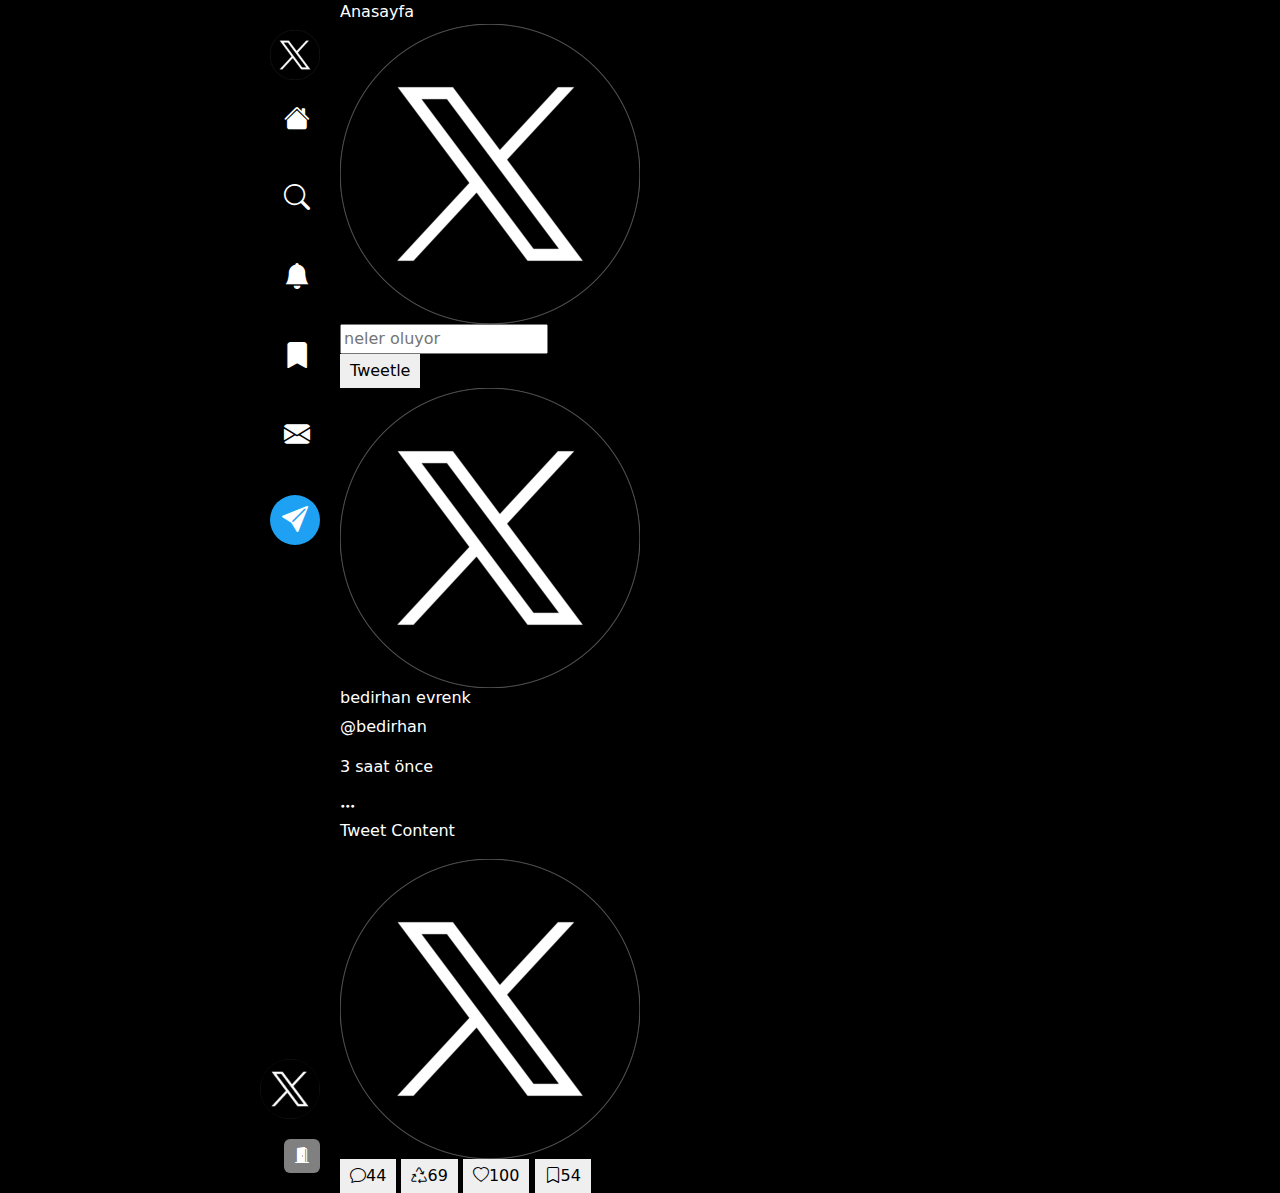
==== index.html @ 20128415 "login page is ready" ====
<!DOCTYPE html>
<html lang="en">
  <head>
    <meta charset="UTF-8" />
    <meta name="viewport" content="width=device-width, initial-scale=1.0" />
    <title>X |Anasayfa</title>
    <!-- css link -->
    <link rel="stylesheet" href="scss/style.css" />
    <!-- bs link -->
    <link
      href="https://cdn.jsdelivr.net/npm/bootstrap@5.3.3/dist/css/bootstrap.min.css"
      rel="stylesheet"
      integrity="sha384-QWTKZyjpPEjISv5WaRU9OFeRpok6YctnYmDr5pNlyT2bRjXh0JMhjY6hW+ALEwIH"
      crossorigin="anonymous"
    />
    <!-- Bs-Icon -->
    <link
      rel="stylesheet"
      href="https://cdn.jsdelivr.net/npm/bootstrap-icons@1.11.3/font/bootstrap-icons.min.css"
    />
  </head>
  <body class="feed">
    <aside class="left-bar">
      <nav>
        <img src="./images/x-logo .png" alt="logo" />
        <a href="#">
          <i class="bi bi-house-fill"></i>
          <span>Anasayfa</span>
        </a>
        <a href="#">
          <i class="bi bi-search"></i>
          <span>Keşfet</span>
        </a>
        <a href="#">
          <i class="bi bi-bell-fill"></i>
          <span>Bildirimler</span>
        </a>
        <a href="#">
          <i class="bi bi-bookmark-fill"></i>
          <span>Yer İşaretleri</span>
        </a>
        <a href="#">
          <i class="bi bi-envelope-fill"></i>
          <span>Mesajlar</span>
        </a>
        <button>
          <i class="bi bi-send-fill"></i>
          <span>Gönder</span>
        </button>
      </nav>
      <div class="user-info">
        <img src="./images/x-logo .png" alt="" />
        <div>
          <p id="user-name">Bedirhan</p>
          <p id="user-tag">carlos</p>
          <button id="logout-btn">
            <i class="bi bi-door-open-fill"></i>
            <span>Çıkış yap</span>
          </button>
        </div>
      </div>
    </aside>
    <main>
      <header>Anasayfa</header>
      <!-- tweet alanı -->
      <form id="post-tweets">
        <img src="./images/x-logo .png" alt="" id="profile-pic" />
        <div class="input-area">
          <input type="text" placeholder="neler oluyor" />
          <div class="buttons">
            <button>Tweetle</button>
          </div>
        </div>
      </form>
      <!-- tweet alanı -->
      <div class="tweets-area">
      <div class="tweet">
        <img src="./images/x-logo .png" alt="" class="tweet-img"/>
        <div class="body">
          <div class="user">
            <div class="info">
              <h6>bedirhan evrenk</h6>
              <p>@bedirhan</p>
              <p>3 saat önce</p>
            </div>
            <i class="bi bi-three-dots"></i>
          </div>
          <div class="user-content">
            <p>Tweet Content</p>
            <img src="./images/x-logo .png" alt="" />
          </div>
          <div class="buttons">
            <button><i class="bi bi-chat"></i><span>44</span></button>
            <button><i class="bi bi-recycle"></i><span>69</span></button>
            <button><i class="bi bi-heart"></i><span>100</span></button>
            <button><i class="bi bi-bookmark"></i><span>54</span></button>
          </div>
        </div>
      </div>
      </div>
    </main>
    <aside class="news"></aside>
    <script src="main.js" type="module"></script>
  </body>
</html>
---- scss/style.css ----
@import url("@import url('https://fonts.googleapis.com/css2?family=Poppins:ital,wght@0,100;0,200;0,300;0,400;0,500;0,600;0,700;0,800;0,900;1,100;1,200;1,300;1,400;1,500;1,600;1,700;1,800;1,900&display=swap');");
button {
  border: none;
  outline: none;
  border-radius: 10px;
  -webkit-border-radius: 10px;
  -moz-border-radius: 10px;
  -ms-border-radius: 10px;
  -o-border-radius: 10px;
  cursor: pointer;
  padding: 5px 10px;
  transition: all 0.5s;
}

.auth-page {
  background-color: #1e1e1e;
  display: grid;
  place-items: center;
  min-height: 100vh;
}

.auth-page form {
  background-color: black;
  color: white;
  display: flex;
  flex-direction: column;
  align-items: center;
  padding: 40px 80px;
  border: 1px solid #444444;
  border-radius: 10px;
  -webkit-border-radius: 10px;
  -moz-border-radius: 10px;
  -ms-border-radius: 10px;
  -o-border-radius: 10px;
  gap: 50px;
  min-width: 450px;
}
.auth-page form div {
  width: 100%;
}
.auth-page form img {
  width: 80px;
}
.auth-page form input {
  margin-top: 10px;
}
.auth-page form button {
  width: 100%;
  background-color: #fff;
  border-radius: 10px;
  -webkit-border-radius: 10px;
  -moz-border-radius: 10px;
  -ms-border-radius: 10px;
  -o-border-radius: 10px;
}
.auth-page form button:hover {
  background-color: rgba(255, 255, 255, 0.5764705882);
}
.auth-page form .warning {
  max-width: 100%;
  background-color: #f8d7da;
  color: black;
  border-radius: 5px;
  -webkit-border-radius: 5px;
  -moz-border-radius: 5px;
  -ms-border-radius: 5px;
  -o-border-radius: 5px;
}

nav a {
  text-decoration: none;
  color: white;
}

.feed {
  background-color: black;
  color: white;
  min-height: 100vh;
  overflow: hidden;
  display: grid;
  grid-template-columns: 1fr 3fr 1fr;
  font-family: "Poppins" tablet();
  font-family-grid-template-columns: 1fr 3fr;
}
@media (min-width: 1000px) {
  .feed {
    grid-template-columns: 1fr 600px 1fr;
  }
}

.left-bar {
  display: flex;
  flex-direction: column;
  justify-content: space-between;
  margin-top: 20px;
}
@media (min-width: 1300px) {
  .left-bar {
    align-items: end;
    margin-right: 50px;
  }
}
.left-bar img {
  width: 80px;
}
@media (max-width: 1300px) {
  .left-bar img {
    width: 50px;
  }
}
.left-bar nav {
  display: flex;
  flex-direction: column;
  align-items: end;
}
@media (max-width: 1300px) {
  .left-bar nav {
    padding: 10px 20px;
    align-items: end;
  }
}
.left-bar nav a {
  display: flex;
  gap: 10px;
  font-size: 19px;
  padding: 20px 10px;
  border-radius: 6px;
  cursor: pointer;
  transition: all 0.5s;
}
.left-bar nav a:hover {
  background-color: rgb(50, 50, 50);
  color: white;
}
.left-bar nav button {
  background-color: #1ea1f2;
  color: white;
  margin-top: 20px;
  border-radius: 5px;
  -webkit-border-radius: 5px;
  -moz-border-radius: 5px;
  -ms-border-radius: 5px;
  -o-border-radius: 5px;
  font-weight: bold;
}
.left-bar nav button:hover {
  background-color: rgba(0, 97, 161, 0.512);
}
@media (max-width: 1300px) {
  .left-bar nav button {
    width: 50px;
    height: 50px;
    display: grid;
    place-items: center;
    border-radius: 50px;
    padding: 0;
  }
}
@media (max-width: 1300px) {
  .left-bar nav i {
    font-size: 26px;
  }
}
.left-bar nav span {
  white-space: nowrap;
}
@media (max-width: 1300px) {
  .left-bar nav span {
    display: none;
  }
}

.user-info {
  padding: 20px;
  display: flex;
  gap: 20px;
}
@media (max-width: 1300px) {
  .user-info {
    flex-direction: column;
    align-items: end;
    margin-top: 50px;
  }
}
.user-info img {
  height: 60px;
  width: 60px;
  border-radius: 50%;
}
.user-info button {
  background-color: gray;
  color: white;
  border-radius: 6px;
}
@media (max-width: 1300px) {
  .user-info button span {
    display: none;
  }
}
@media (max-width: 1300px) {
  .user-info p {
    display: none;
  }
}/*# sourceMappingURL=style.css.map */
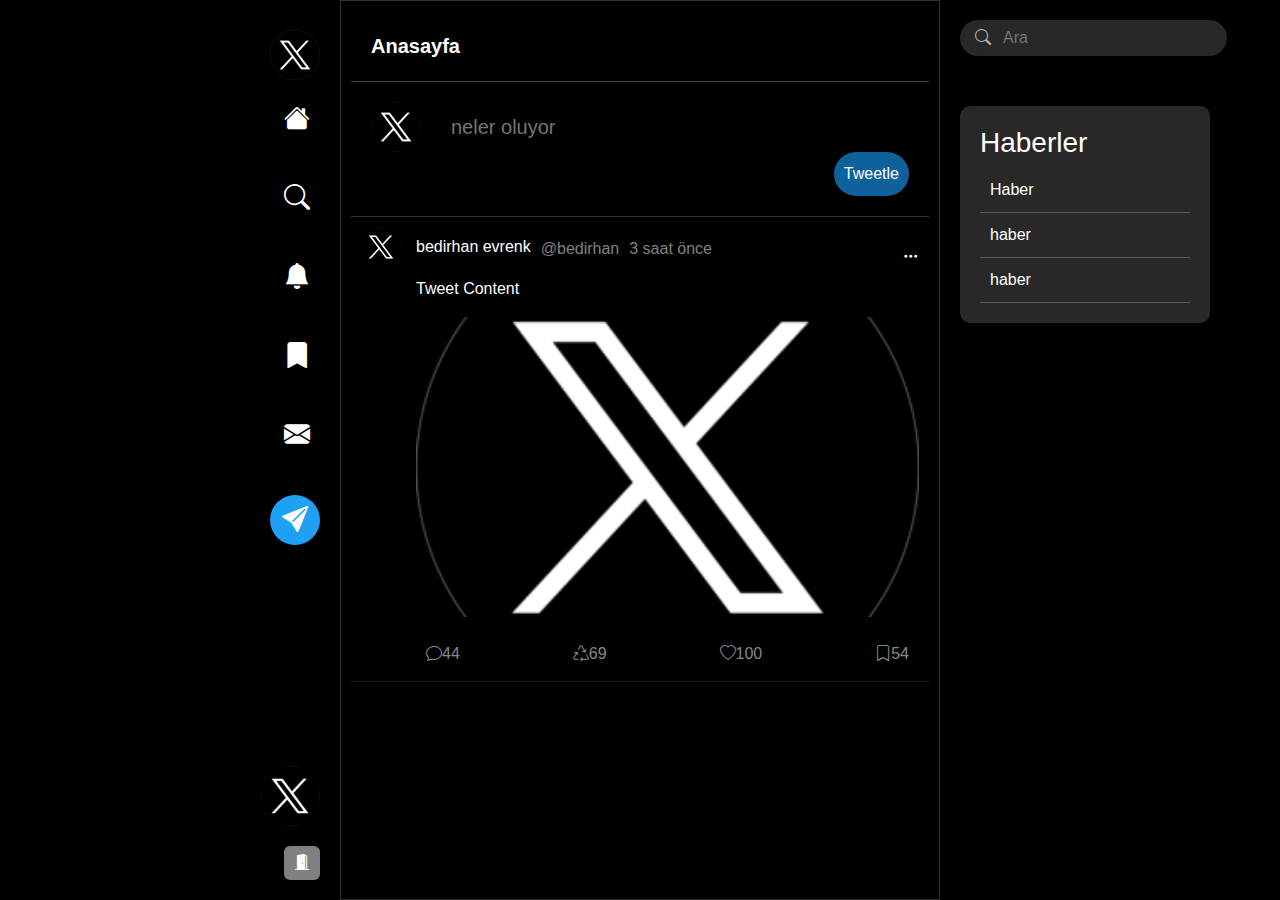
==== commit e7cb5a79: "api added" ====
--- a/index.html
+++ b/index.html
@@ -20,6 +20,7 @@
     />
   </head>
   <body class="feed">
+    <!-- SOL KISIM -->
     <aside class="left-bar">
       <nav>
         <img src="./images/x-logo .png" alt="logo" />
@@ -74,32 +75,47 @@
       </form>
       <!-- tweet alanı -->
       <div class="tweets-area">
-      <div class="tweet">
-        <img src="./images/x-logo .png" alt="" class="tweet-img"/>
-        <div class="body">
-          <div class="user">
-            <div class="info">
-              <h6>bedirhan evrenk</h6>
-              <p>@bedirhan</p>
-              <p>3 saat önce</p>
+        <!-- twwet -->
+        <div class="tweet">
+          <!-- User Image -->
+          <img src="./images/x-logo .png" alt="" class="user-img" />
+          <!-- tweet body -->
+          <div class="body">
+            <div class="user">
+              <div class="info">
+                <h6>bedirhan evrenk</h6>
+                <p>@bedirhan</p>
+                <p>3 saat önce</p>
+              </div>
+              <i class="bi bi-three-dots"></i>
             </div>
-            <i class="bi bi-three-dots"></i>
-          </div>
-          <div class="user-content">
-            <p>Tweet Content</p>
-            <img src="./images/x-logo .png" alt="" />
-          </div>
-          <div class="buttons">
-            <button><i class="bi bi-chat"></i><span>44</span></button>
-            <button><i class="bi bi-recycle"></i><span>69</span></button>
-            <button><i class="bi bi-heart"></i><span>100</span></button>
-            <button><i class="bi bi-bookmark"></i><span>54</span></button>
+            <div class="content">
+              <p>Tweet Content</p>
+              <img src="./images/x-logo .png" alt="" />
+            </div>
+            <div class="buttons">
+              <button><i class="bi bi-chat"></i><span>44</span></button>
+              <button><i class="bi bi-recycle"></i><span>69</span></button>
+              <button><i class="bi bi-heart"></i><span>100</span></button>
+              <button><i class="bi bi-bookmark"></i><span>54</span></button>
+            </div>
           </div>
         </div>
       </div>
+    </main>
+    <aside class="news">
+      <form>
+        <i class="bi bi-search"></i>
+        <input type="search" placeholder="Ara" id="search-input"/>
+      </form>
+      <!-- trends kısmı -->
+      <div class="trends">
+        <h3>Haberler</h3>
+        <li>Haber</li>
+        <li>haber</li>
+        <li>haber</li>
       </div>
-    </main>
-    <aside class="news"></aside>
-    <script src="main.js" type="module"></script>
+    </aside>
+    <script src="./scripts/main.js" type="module"></script>
   </body>
 </html>
--- a/scss/style.css
+++ b/scss/style.css
@@ -67,6 +67,42 @@
   -o-border-radius: 5px;
 }
 
+.news {
+  padding: 20px;
+  display: flex;
+  flex-direction: column;
+  align-items: start;
+  gap: 50px;
+}
+
+.news form {
+  background-color: rgb(40, 40, 40);
+  padding: 5px 15px;
+  display: flex;
+  align-items: center;
+  gap: 10px;
+  border-radius: 40px;
+  color: rgb(183, 181, 181);
+}
+.news form input {
+  background: none;
+  border: none;
+  outline: none;
+  color: rgb(183, 181, 181);
+}
+
+.trends {
+  background-color: rgb(40, 40, 40);
+  padding: 20px;
+  list-style: none;
+  min-width: 250px;
+  border-radius: 10px;
+}
+.trends li {
+  padding: 10px;
+  border-bottom: 1px solid rgb(90, 90, 90);
+}
+
 nav a {
   text-decoration: none;
   color: white;
@@ -79,8 +115,12 @@
   overflow: hidden;
   display: grid;
   grid-template-columns: 1fr 3fr 1fr;
-  font-family: "Poppins" tablet();
-  font-family-grid-template-columns: 1fr 3fr;
+  font-family: "Poppins", sans-serif;
+}
+@media (max-width: 1000px) {
+  .feed {
+    grid-template-columns: 1fr 3fr;
+  }
 }
 @media (min-width: 1000px) {
   .feed {
@@ -201,4 +241,104 @@
   .user-info p {
     display: none;
   }
+}
+
+main {
+  border: 1px solid rgb(50, 50, 50);
+  padding: 10px;
+  overflow: auto;
+  height: 100vh;
+}
+main header {
+  border-bottom: 1px solid rgb(70, 70, 70);
+  padding: 20px;
+  font-weight: bold;
+  font-size: 20px;
+}
+main #post-tweets {
+  display: flex;
+  gap: 10px;
+  border-bottom: 1px solid rgb(50, 50, 50);
+  padding: 20px;
+}
+main #post-tweets img {
+  width: 50px;
+  height: 50px;
+  border-radius: 50%;
+}
+main #post-tweets .input-area {
+  width: 100%;
+}
+main #post-tweets .input-area input {
+  width: 100%;
+  border: none;
+  outline: none;
+  background-color: black;
+  padding: 10px 20px;
+  font-size: 20px;
+}
+main #post-tweets .input-area .buttons {
+  display: flex;
+  justify-content: end;
+}
+main #post-tweets .input-area .buttons button {
+  background-color: #0e619b;
+  color: white;
+  padding: 10px;
+  border-radius: 60px;
+}
+main #post-tweets .input-area .buttons button:hover {
+  background-color: rgba(0, 98, 155, 0.608);
+}
+
+.tweets-area .tweet {
+  display: flex;
+  padding: 10px;
+  gap: 15px;
+  border-bottom: 1px solid rgb(28, 28, 28);
+  transition: all 0.5s;
+}
+.tweets-area .tweet:hover {
+  background-color: rgb(28, 28, 28);
+}
+.tweets-area .tweet .user-img {
+  width: 40px;
+  height: 40px;
+  border-radius: 50%;
+}
+.tweets-area .body {
+  width: 100%;
+  margin-top: 10px;
+}
+.tweets-area .body .user {
+  display: flex;
+  align-items: center;
+  justify-content: space-between;
+}
+.tweets-area .body .info {
+  display: flex;
+  gap: 10px;
+}
+.tweets-area .body .info p {
+  color: gray;
+}
+.tweets-area .body .content img {
+  width: 100%;
+  border-radius: 10px;
+  max-height: 300px;
+  -o-object-fit: cover;
+     object-fit: cover;
+}
+.tweets-area .body .buttons {
+  display: flex;
+  justify-content: space-between;
+  margin-top: 20px;
+}
+.tweets-area .body .buttons button {
+  background: none;
+  color: rgb(136, 136, 136);
+}
+.tweets-area .body .buttons button:hover {
+  background-color: rgba(236, 236, 236, 0.247);
+  border-radius: 40px;
 }/*# sourceMappingURL=style.css.map */